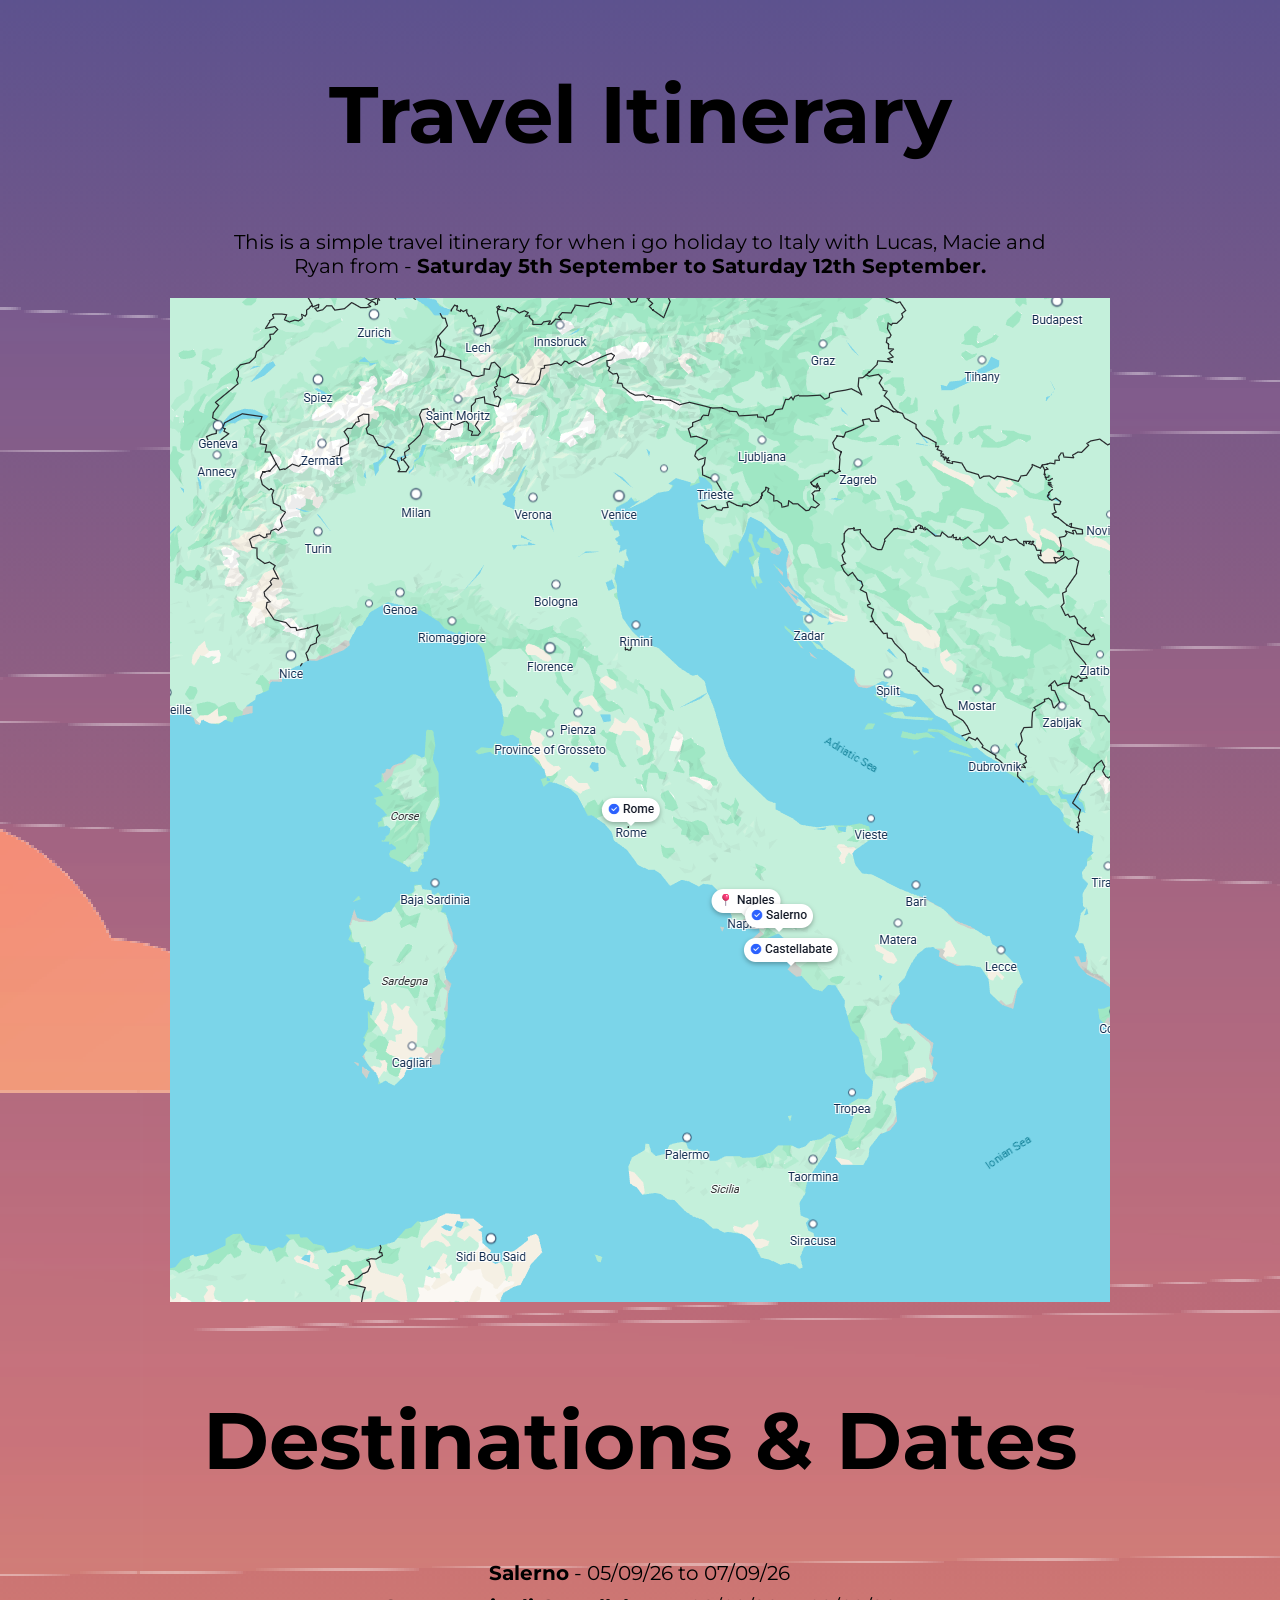
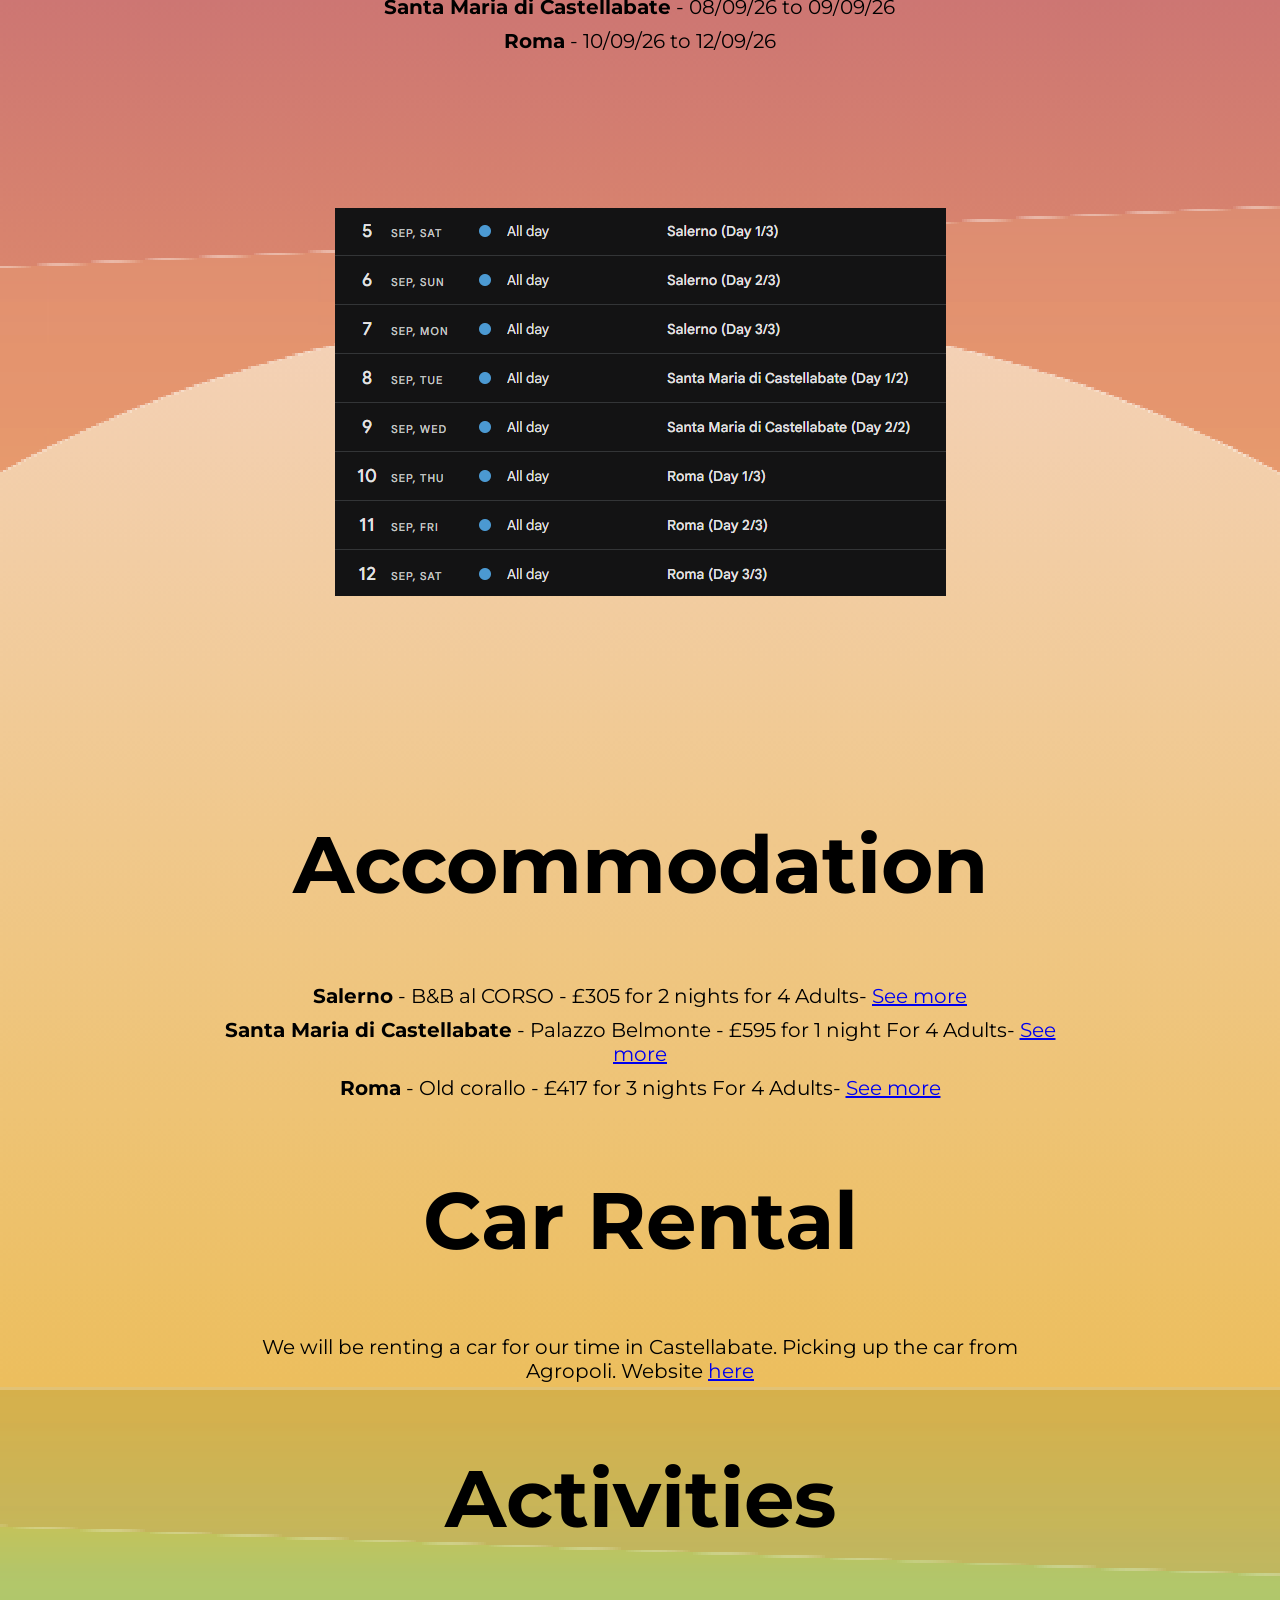
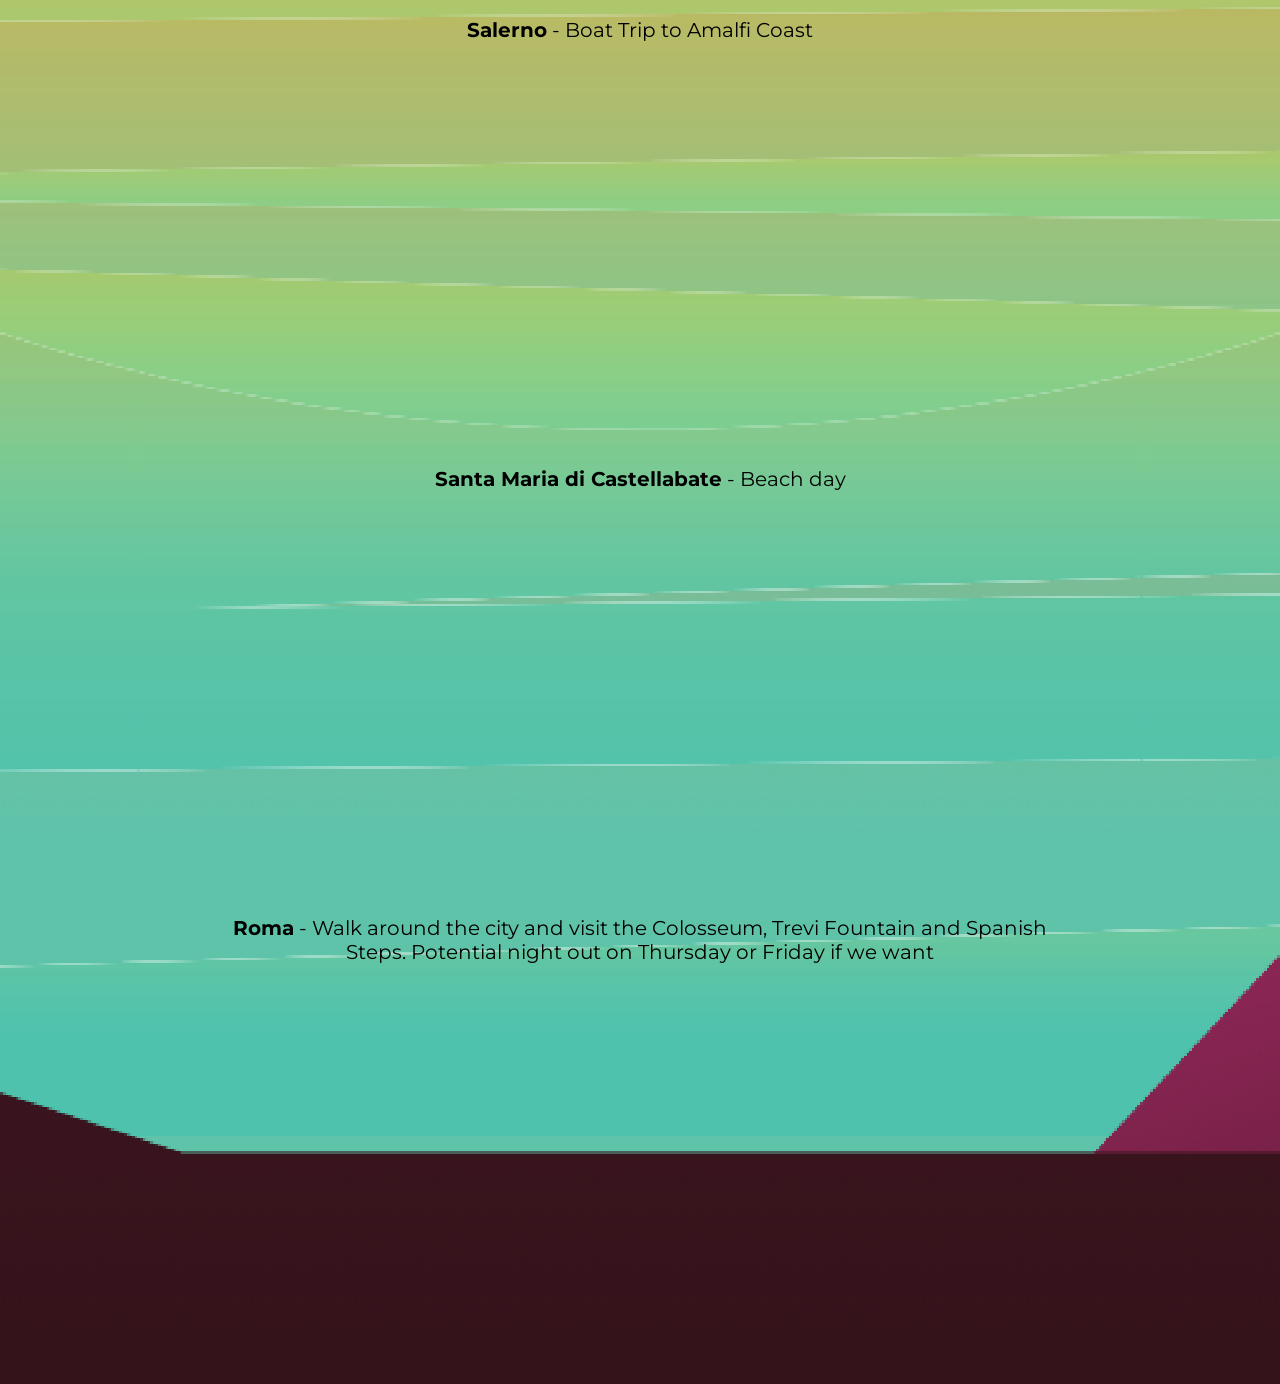
==== index.html @ 5189fc95 "Rename Travel-Itinerary.html to index.html" ====
<!DOCTYPE html>
<html lang="en">
  <head>
    <meta charset="UTF-8" />
    <meta name="viewport" content="width=device-width, initial-scale=1.0" />
    <title>Travel Itinerary</title>
    <link rel="preconnect" href="https://fonts.googleapis.com">
    <link rel="preconnect" href="https://fonts.gstatic.com" crossorigin>
    <link href="https://fonts.googleapis.com/css2?family=Montserrat:ital,wght@0,100..900;1,100..900&family=Smooch+Sans:wght@100..900&display=swap" rel="stylesheet">
    <link rel="stylesheet" href="Travel-Itinerary.css" />
  </head>
  <body>
    <section class="intro">
    <h1>Travel Itinerary</h1>
    <p>This is a simple travel itinerary for when i go holiday to Italy with Lucas, Macie and Ryan from - <strong>Saturday 5th September to Saturday 12th September.</strong></p>    
    <img class="image-section" src="Screenshot 2026-03-07 215323.png" alt="Map View" height="1004" width="940" />
    </section>
    <section class="destinations">
      <h2>Destinations & Dates</h2>
      <ul class="destinations_list">
      <li><strong>Salerno</strong> - 05/09/26 to 07/09/26</li>
      <li><strong>Santa Maria di Castellabate</strong> - 08/09/26 to 09/09/26</li>
      <li><strong>Roma</strong> - 10/09/26 to 12/09/26</li>
      </ul>
    <img class="image-section-2" src="Screenshot 2026-03-07 183057.png" alt="Calendar View" height="388" width="611" />
    </section>
    <section class="accommodation">
      <h2>Accommodation</h2>
      <ul class="accommodation_list">
        <li><strong>Salerno</strong> - B&B al CORSO - £305 for 2 nights for 4 Adults- <a href="https://www.booking.com/Share-izwSf4" target="_blank">See more</a></li>
        <li><strong>Santa Maria di Castellabate</strong> - Palazzo Belmonte - £595 for 1 night For 4 Adults- <a href="https://www.booking.com/Share-6kupBi" target="_blank">See more</a></li>
        <li><strong>Roma</strong> - Old corallo - £417 for 3 nights For 4 Adults- <a href="https://www.booking.com/Share-WbNpbtM" target="_blank">See more</a></li>
      </ul> 
    </section>
    <section class="car-rental">
     <h2>Car Rental</h2>
      <p>We will be renting a car for our time in Castellabate. Picking up the car from Agropoli. Website <a href="https://agropolirent.it/en/homepage-en/" target="_blank">here</a></p>
    </section>
    <section class="activities">
      <h2>Activities</h2>
      <ul class="activities_list">
        <li><strong>Salerno</strong> - Boat Trip to Amalfi Coast <iframe width="560" height="315" src="https://www.youtube.com/embed/H7itEpveGTs?si=I439RPE730s7cmUm" title="YouTube video player" frameborder="0" allow="accelerometer; autoplay; clipboard-write; encrypted-media; gyroscope; picture-in-picture; web-share" referrerpolicy="strict-origin-when-cross-origin" allowfullscreen></iframe></li>
        <li><strong>Santa Maria di Castellabate</strong> - Beach day <iframe width="560" height="315" src="https://www.youtube.com/embed/B-j4oN1_R-k?si=eK-_PvC3NfpbFgwx" title="YouTube video player" frameborder="0" allow="accelerometer; autoplay; clipboard-write; encrypted-media; gyroscope; picture-in-picture; web-share" referrerpolicy="strict-origin-when-cross-origin" allowfullscreen></iframe></li>
        <li><strong>Roma</strong> - Walk around the city and visit the Colosseum, Trevi Fountain and Spanish Steps. Potential night out on Thursday or Friday if we want <iframe width="560" height="315" src="https://www.youtube.com/embed/Q9qjf_qQI08?si=w6DAxmHafOQeqYB4" title="YouTube video player" frameborder="0" allow="accelerometer; autoplay; clipboard-write; encrypted-media; gyroscope; picture-in-picture; web-share" referrerpolicy="strict-origin-when-cross-origin" allowfullscreen></iframe></li>
      </ul> 
    </section>
  </body>
</html>
---- Travel-Itinerary.css ----
body {
            display: flex;
            flex-direction: column;
            align-items: center;
            margin: 0;
            padding: 0;
            box-sizing: border-box;
            font-family: 'Montserrat', sans-serif;
            background-image: url('Summer-Background.svg');
            background-size: cover;
            background-position: center;
            color: #000000;
        }   
        .intro h1 {
            display: flex;
            justify-content: center;
            font-size: 5rem;
            
        }
        .intro p {
            width: 90%;
            max-width: 900px;
            padding: 0 20px;
            margin: 0 auto;
            text-align: center;
            font-size: 20px;
        }
        .image-section {
            margin: 20px auto;
            width: 100%;
            float: center;
        }   
        .destinations h2{
            display: flex;
            justify-content: center;
            font-size: 5rem;
        }  
        .destinations_list {
            list-style: none;
            padding: 0 20px;
            margin: 0 auto;
            width: 90%;
            max-width: 900px;
            font-size: 20px;
        }
        
        .destinations_list li {
            text-align: center;
            padding: 5px 0;
        } 
        .image-section-2 {
            padding: 150px;
        }
        .accommodation h2 {
            display: flex;
            justify-content: center;
            font-size: 5rem;
        }
        .accommodation_list {
            list-style: none;
            padding: 0 20px;
            margin: 0 auto;
            width: 90%;
            max-width: 900px;
            font-size: 20px;
        }
        
        .accommodation_list li {
            text-align: center;
            padding: 5px 0;
        }
        .car-rental h2 {
            display: flex;
            justify-content: center;
            font-size: 5rem;
            
        }
        .car-rental p {
            width: 90%;
            max-width: 900px;
            padding: 0 20px;
            margin: 0 auto;
            text-align: center;
            font-size: 20px;
        }
        .activities h2 {
            display: flex;
            justify-content: center;
            font-size: 5rem;
        }
        .activities_list {
            list-style: none;
            padding: 0 20px;
            margin: 0 auto;
            width: 90%;
            max-width: 900px;
            font-size: 20px;
        }
        
        .activities_list li {
            text-align: center;
            padding: 5px 0;
        }
        
        .activities_list iframe {
            margin: 50px auto;
            display: block;
        }
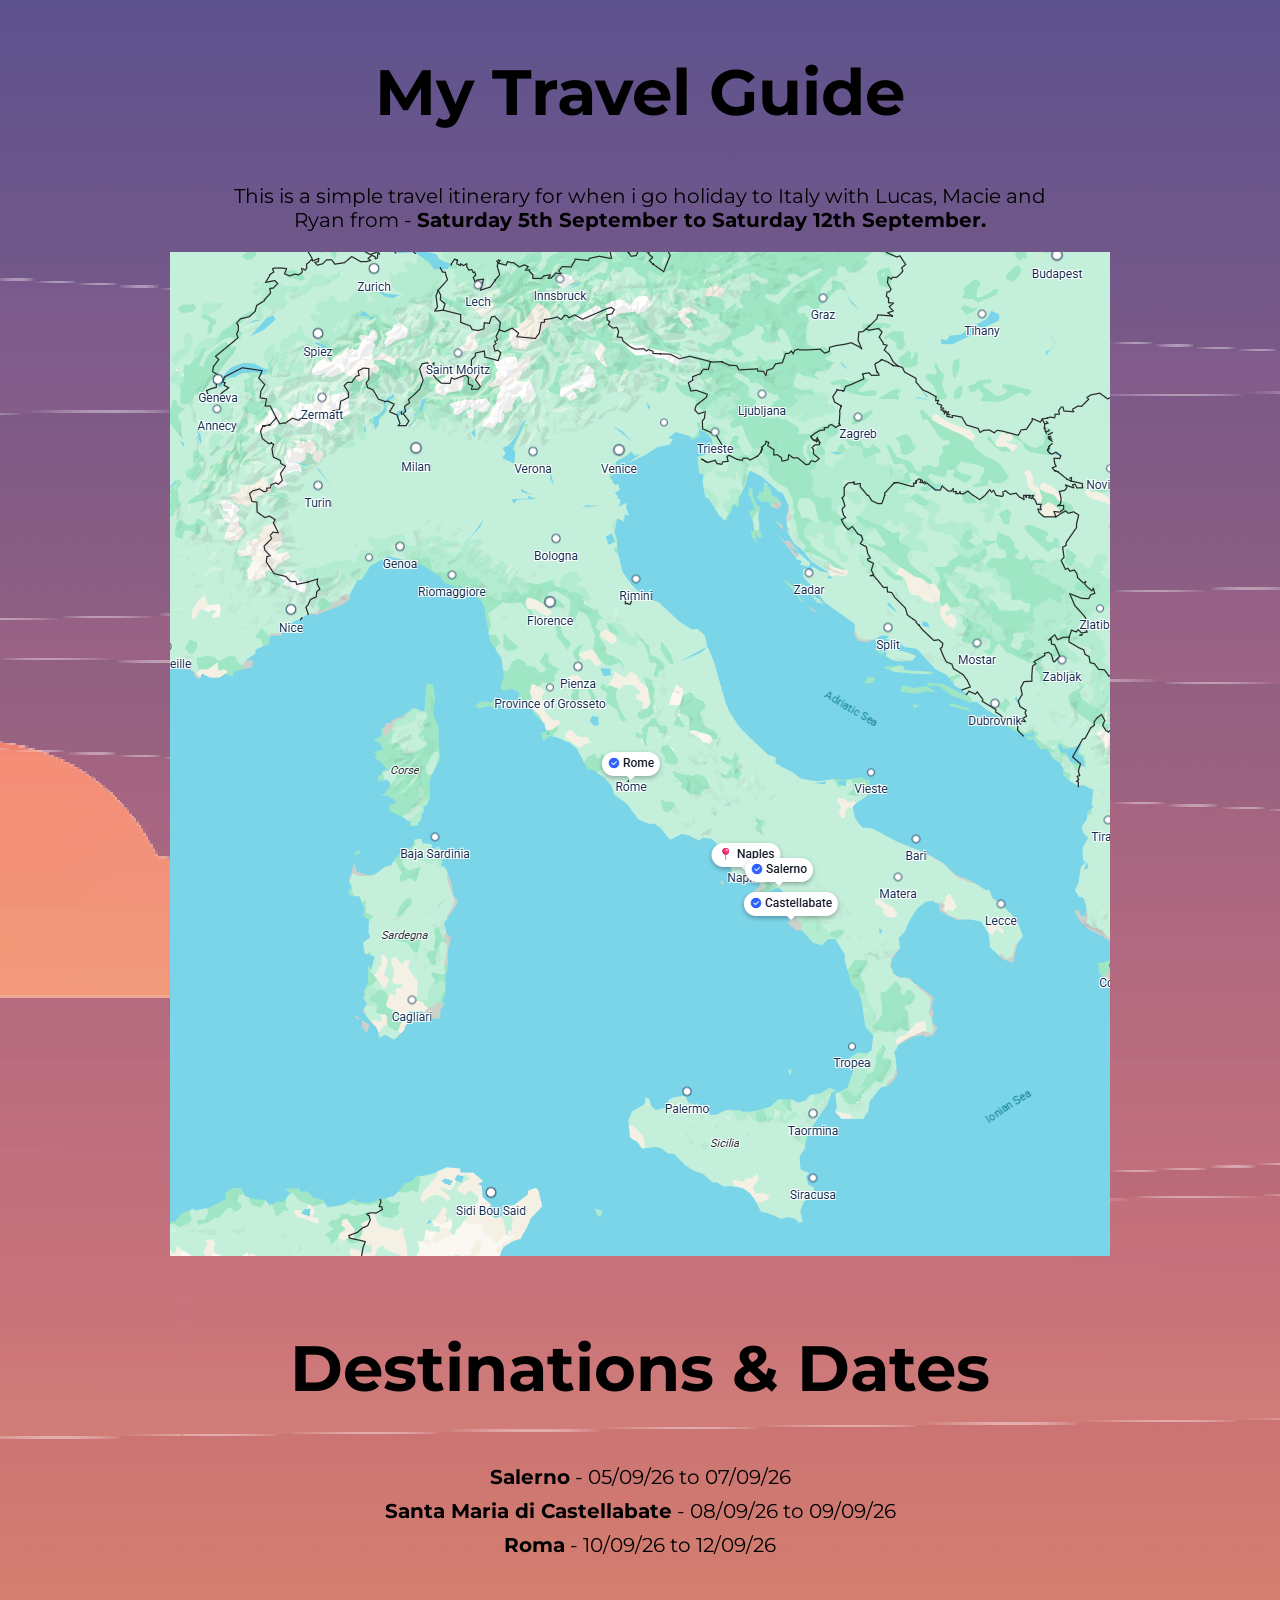
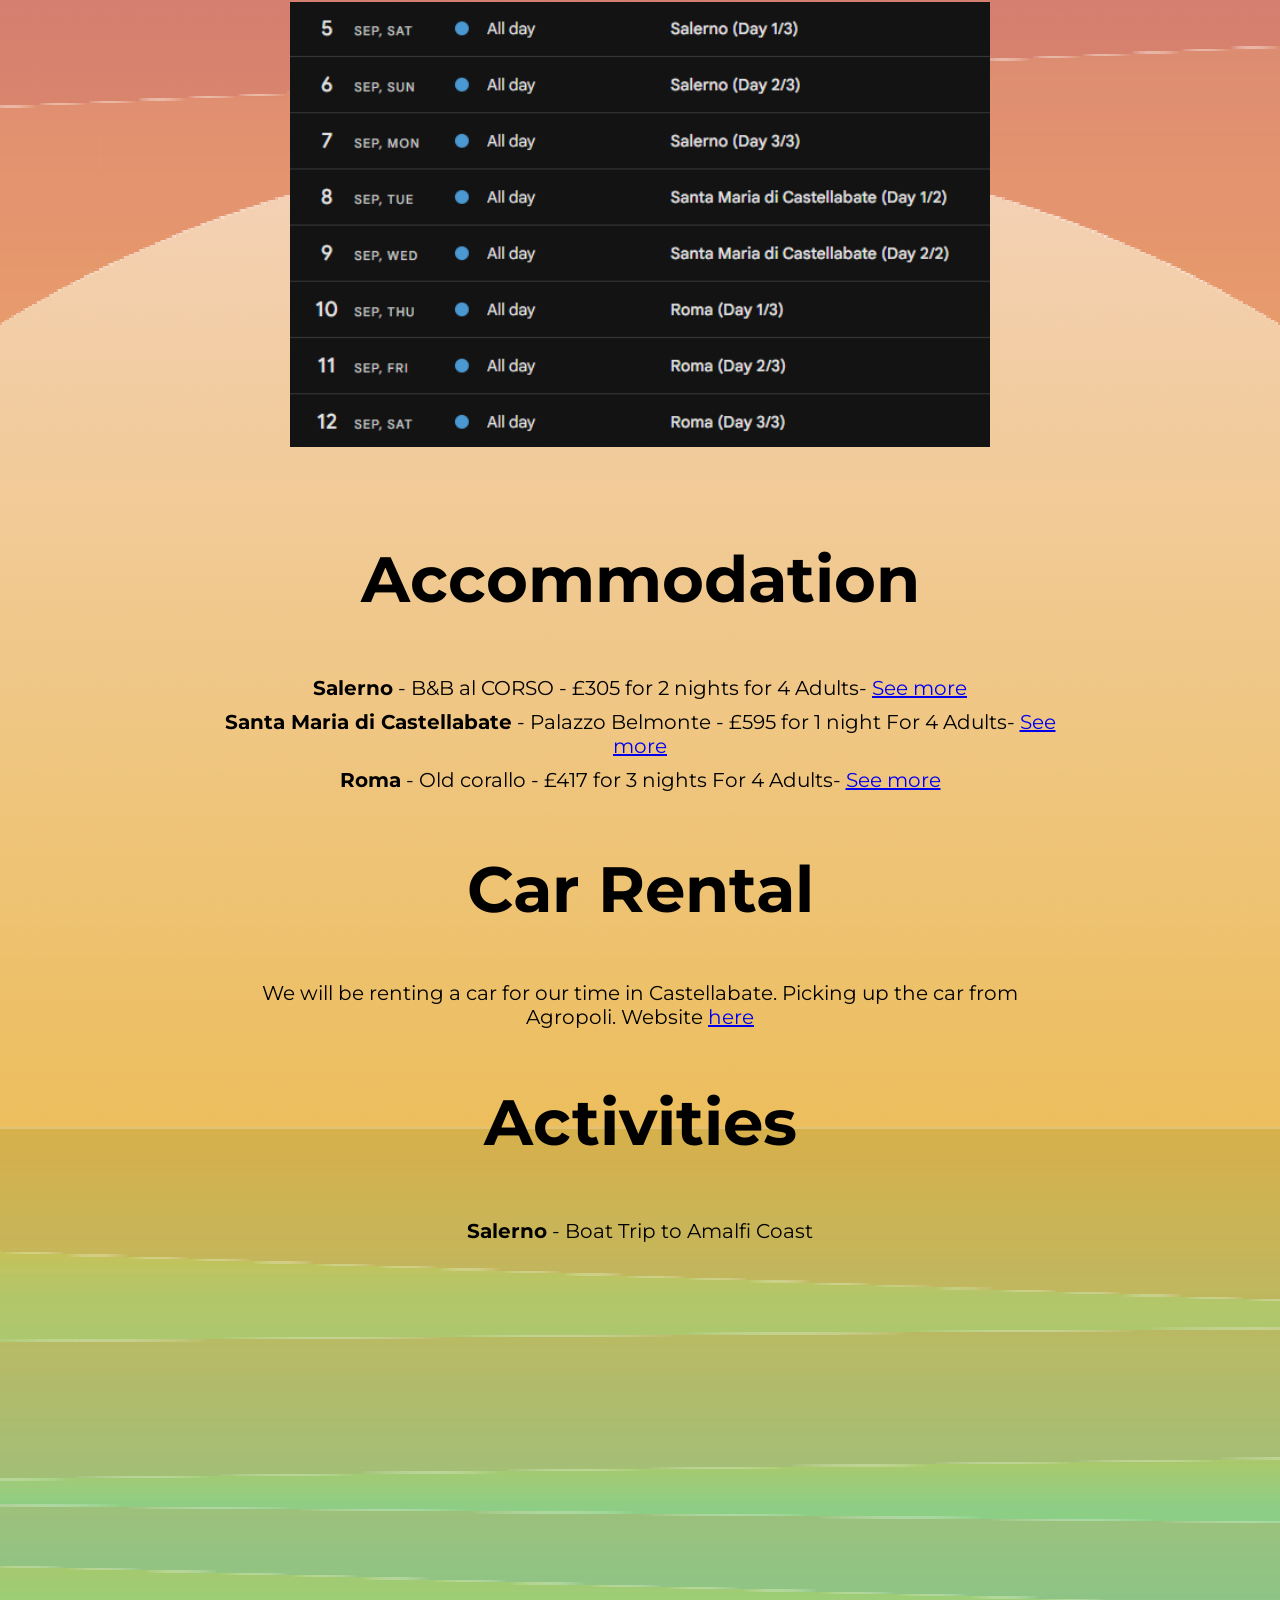
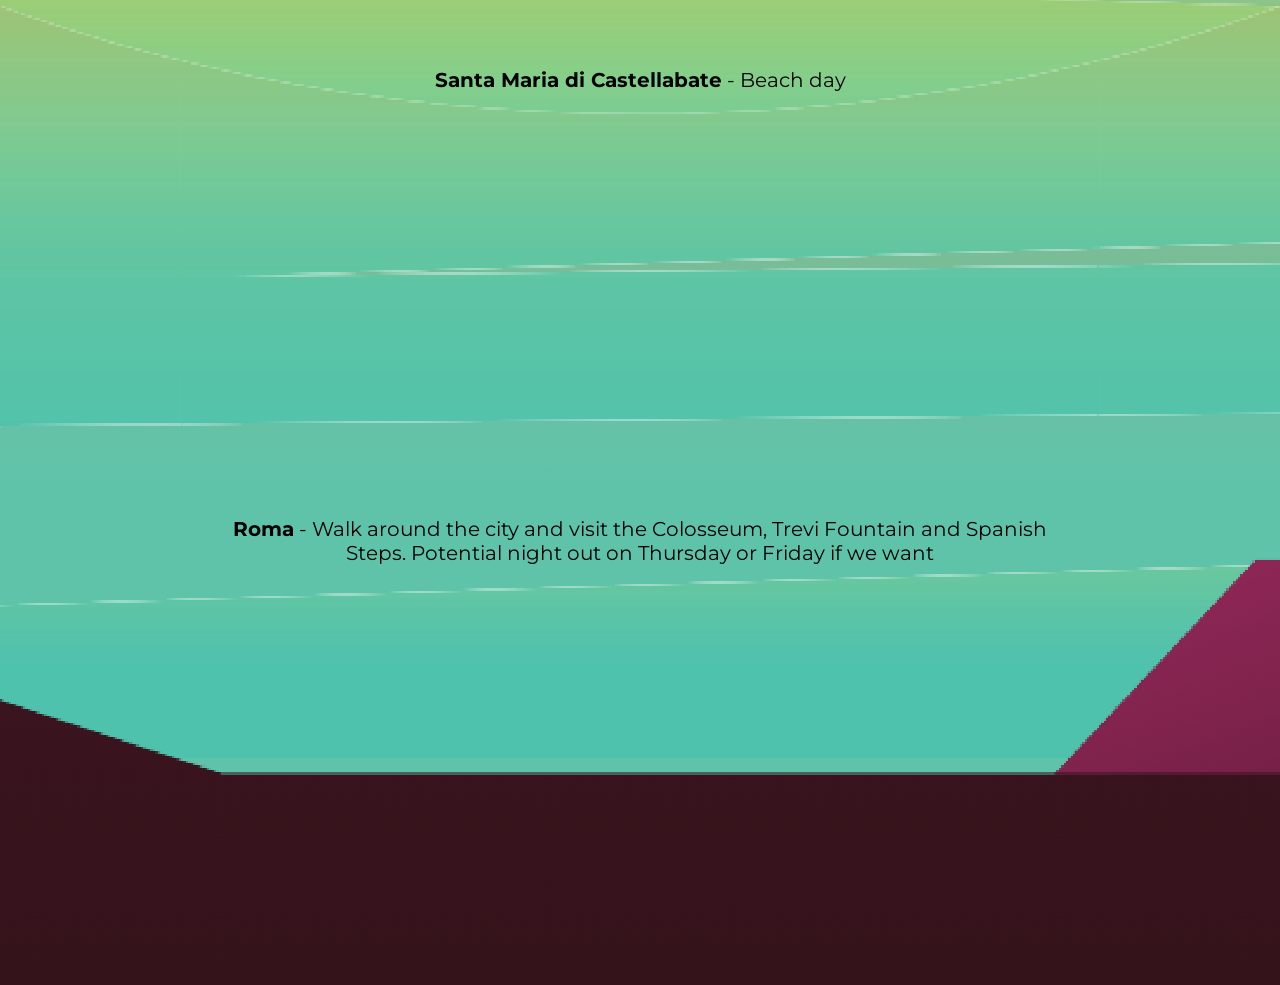
==== commit 07cae4b8: "Rename Travel Itinerary.html to index.html" ====
--- a/index.html
+++ b/index.html
@@ -3,17 +3,19 @@
   <head>
     <meta charset="UTF-8" />
     <meta name="viewport" content="width=device-width, initial-scale=1.0" />
+    <meta name="Description" content="Travel Itinerary for Italy">
     <title>Travel Itinerary</title>
     <link rel="preconnect" href="https://fonts.googleapis.com">
     <link rel="preconnect" href="https://fonts.gstatic.com" crossorigin>
     <link href="https://fonts.googleapis.com/css2?family=Montserrat:ital,wght@0,100..900;1,100..900&family=Smooch+Sans:wght@100..900&display=swap" rel="stylesheet">
-    <link rel="stylesheet" href="Travel-Itinerary.css" />
+    <link rel="stylesheet" href="Travel Itinerary.css" />
   </head>
   <body>
+    <div class="logo" role="img" aria-label="Travel Itinerary Logo"></div>
     <section class="intro">
-    <h1>Travel Itinerary</h1>
+    <h1>My Travel Guide</h1>
     <p>This is a simple travel itinerary for when i go holiday to Italy with Lucas, Macie and Ryan from - <strong>Saturday 5th September to Saturday 12th September.</strong></p>    
-    <img class="image-section" src="Screenshot 2026-03-07 215323.png" alt="Map View" height="1004" width="940" />
+    <img class="image-section" src="Screenshot 2026-03-07 215323.png" alt="Map View"/>
     </section>
     <section class="destinations">
       <h2>Destinations & Dates</h2>
@@ -22,7 +24,7 @@
       <li><strong>Santa Maria di Castellabate</strong> - 08/09/26 to 09/09/26</li>
       <li><strong>Roma</strong> - 10/09/26 to 12/09/26</li>
       </ul>
-    <img class="image-section-2" src="Screenshot 2026-03-07 183057.png" alt="Calendar View" height="388" width="611" />
+    <img class="image-section-2" src="Screenshot 2026-03-07 183057.png" alt="Calendar View"/>
     </section>
     <section class="accommodation">
       <h2>Accommodation</h2>
@@ -39,9 +41,9 @@
     <section class="activities">
       <h2>Activities</h2>
       <ul class="activities_list">
-        <li><strong>Salerno</strong> - Boat Trip to Amalfi Coast <iframe width="560" height="315" src="https://www.youtube.com/embed/H7itEpveGTs?si=I439RPE730s7cmUm" title="YouTube video player" frameborder="0" allow="accelerometer; autoplay; clipboard-write; encrypted-media; gyroscope; picture-in-picture; web-share" referrerpolicy="strict-origin-when-cross-origin" allowfullscreen></iframe></li>
-        <li><strong>Santa Maria di Castellabate</strong> - Beach day <iframe width="560" height="315" src="https://www.youtube.com/embed/B-j4oN1_R-k?si=eK-_PvC3NfpbFgwx" title="YouTube video player" frameborder="0" allow="accelerometer; autoplay; clipboard-write; encrypted-media; gyroscope; picture-in-picture; web-share" referrerpolicy="strict-origin-when-cross-origin" allowfullscreen></iframe></li>
-        <li><strong>Roma</strong> - Walk around the city and visit the Colosseum, Trevi Fountain and Spanish Steps. Potential night out on Thursday or Friday if we want <iframe width="560" height="315" src="https://www.youtube.com/embed/Q9qjf_qQI08?si=w6DAxmHafOQeqYB4" title="YouTube video player" frameborder="0" allow="accelerometer; autoplay; clipboard-write; encrypted-media; gyroscope; picture-in-picture; web-share" referrerpolicy="strict-origin-when-cross-origin" allowfullscreen></iframe></li>
+        <li><strong>Salerno</strong> - Boat Trip to Amalfi Coast <iframe width="560" height="315" src="https://www.youtube.com/embed/H7itEpveGTs?si=I439RPE730s7cmUm" title="YouTube video player" frameborder="0" allow="accelerometer; autoplay; clipboard-write; encrypted-media; gyroscope; picture-in-picture; web-share" referrerpolicy="strict-origin-when-cross-origin" allowfullscreen>Your browser does not support embedded videos.</iframe></li>
+        <li><strong>Santa Maria di Castellabate</strong> - Beach day <iframe width="560" height="315" src="https://www.youtube.com/embed/B-j4oN1_R-k?si=eK-_PvC3NfpbFgwx" title="YouTube video player" frameborder="0" allow="accelerometer; autoplay; clipboard-write; encrypted-media; gyroscope; picture-in-picture; web-share" referrerpolicy="strict-origin-when-cross-origin" allowfullscreen>Your browser does not support embedded videos.</iframe></li>
+        <li><strong>Roma</strong> - Walk around the city and visit the Colosseum, Trevi Fountain and Spanish Steps. Potential night out on Thursday or Friday if we want <iframe width="560" height="315" src="https://www.youtube.com/embed/Q9qjf_qQI08?si=w6DAxmHafOQeqYB4" title="YouTube video player" frameborder="0" allow="accelerometer; autoplay; clipboard-write; encrypted-media; gyroscope; picture-in-picture; web-share" referrerpolicy="strict-origin-when-cross-origin" allowfullscreen>Your browser does not support embedded videos.</iframe></li>
       </ul> 
     </section>
   </body>
--- a/Travel Itinerary.css
+++ b/Travel Itinerary.css
@@ -0,0 +1,150 @@
+        body {
+            display: flex;
+            flex-direction: column;
+            align-items: center;
+            margin: 0;
+            padding: 0;
+            box-sizing: border-box;
+            font-family: 'Montserrat', sans-serif;
+            background-image: url('Summer-Background.svg');
+            background-size: cover;
+            background-position: center;
+            color: #000000;
+        }
+        /* Headings - currently 5rem fixed */
+        .intro h1,
+        .destinations h2,
+        .accommodation h2,
+        .car-rental h2,
+        .activities h2 {
+            font-size: clamp(2rem, 5vw, 5rem);
+            }
+        /* Body text - currently 20px fixed */
+        .intro p,
+        .car-rental p,
+        .destinations_list,
+        .accommodation_list,
+        .activities_list {
+            font-size: clamp(14px, 2vw, 20px);
+            } 
+
+        img {
+            width: 100%;
+            max-width: 100%;
+            height: auto;
+            display: block;
+            margin: 20px auto;
+        }
+
+        .intro h1 {
+            display: flex;
+            justify-content: center;
+            text-align: center;
+            }
+        
+   
+        .intro p {
+            width: 90%;
+            max-width: 900px;
+            padding: 0 20px;
+            margin: 0 auto;
+            text-align: center;
+        }
+        .image-section {
+            margin: 20px auto;
+            width: 100%;
+        }   
+        .destinations h2{
+            display: flex;
+            justify-content: center;
+        }  
+        .destinations_list {
+            list-style: none;
+            padding: 0 20px;
+            margin: 0 auto;
+            width: 90%;
+            max-width: 900px;
+            font-size: 20px;
+        }
+        
+        .destinations_list li {
+            text-align: center;
+            padding: 5px 0;
+        } 
+        .image-section-2 {
+            padding: 20px 0;
+        }
+        .accommodation h2 {
+            display: flex;
+            justify-content: center;
+        }
+        .accommodation_list {
+            list-style: none;
+            padding: 0 20px;
+            margin: 0 auto;
+            width: 90%;
+            max-width: 900px;
+            font-size: 20px;
+        }
+        
+        .accommodation_list li {
+            text-align: center;
+            padding: 5px 0;
+        }
+        .car-rental h2 {
+            display: flex;
+            justify-content: center;
+        }
+        .car-rental p {
+            width: 90%;
+            max-width: 900px;
+            padding: 0 20px;
+            margin: 0 auto;
+            text-align: center;
+        }
+        .activities h2 {
+            display: flex;
+            justify-content: center;
+        }
+        .activities_list {
+            list-style: none;
+            padding: 0 20px;
+            margin: 0 auto;
+            width: 90%;
+            max-width: 900px;
+            font-size: 20px;
+        }
+        
+        .activities_list li {
+            text-align: center;
+            padding: 5px 0;
+        }
+        
+        .activities_list iframe {
+            width: 100%;
+            max-width: 560px;
+            height: auto;
+            aspect-ratio: 16 / 9;
+            margin: 50px auto;
+            display: block;
+        }
+        /* TABLET */
+@media (max-width: 1024px) {
+    body {
+        background-size: contain;
+    }
+}
+        /* MOBILE */
+@media (max-width: 768px) {
+    body {
+        background-size: cover;
+        background-position: top center;
+    }
+}
+        /* SMALL MOBILE */
+@media (max-width: 480px) {
+    body {
+        background-size: cover;
+        background-position: top center;
+    }
+}
